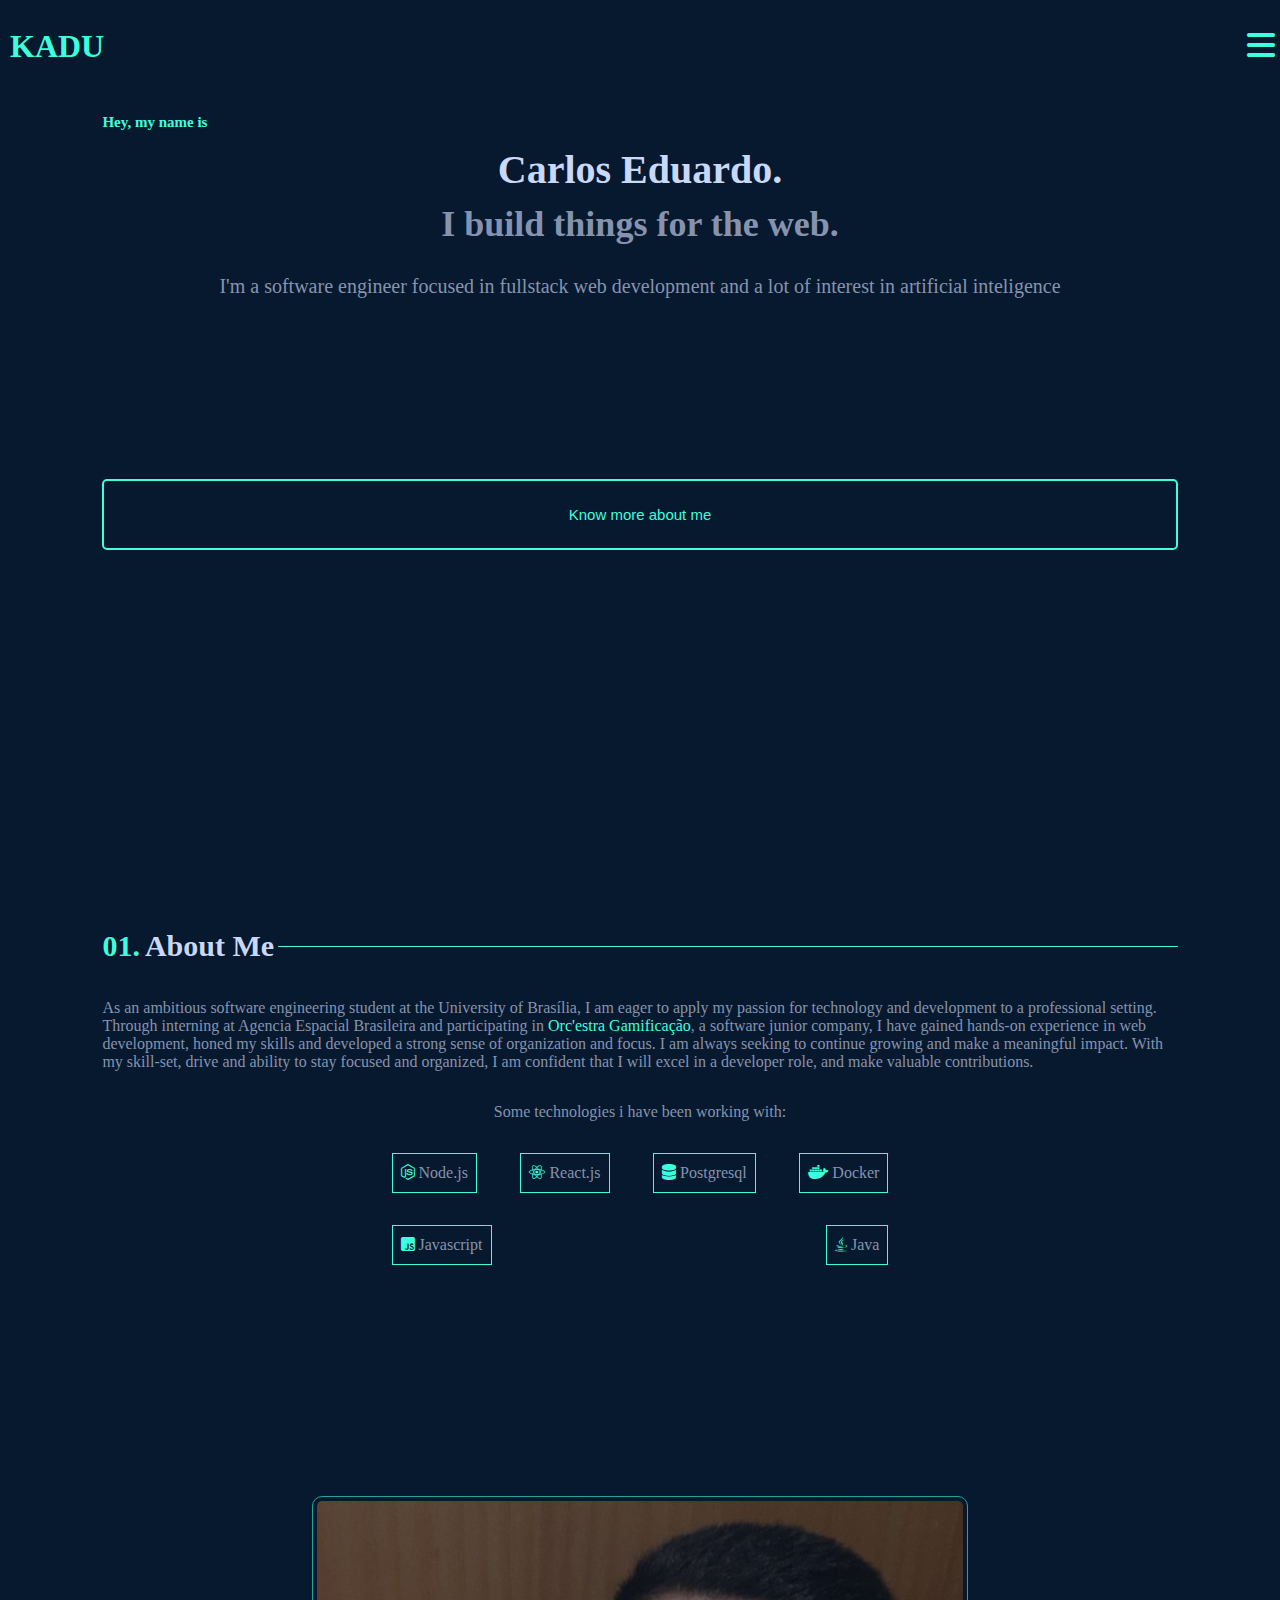
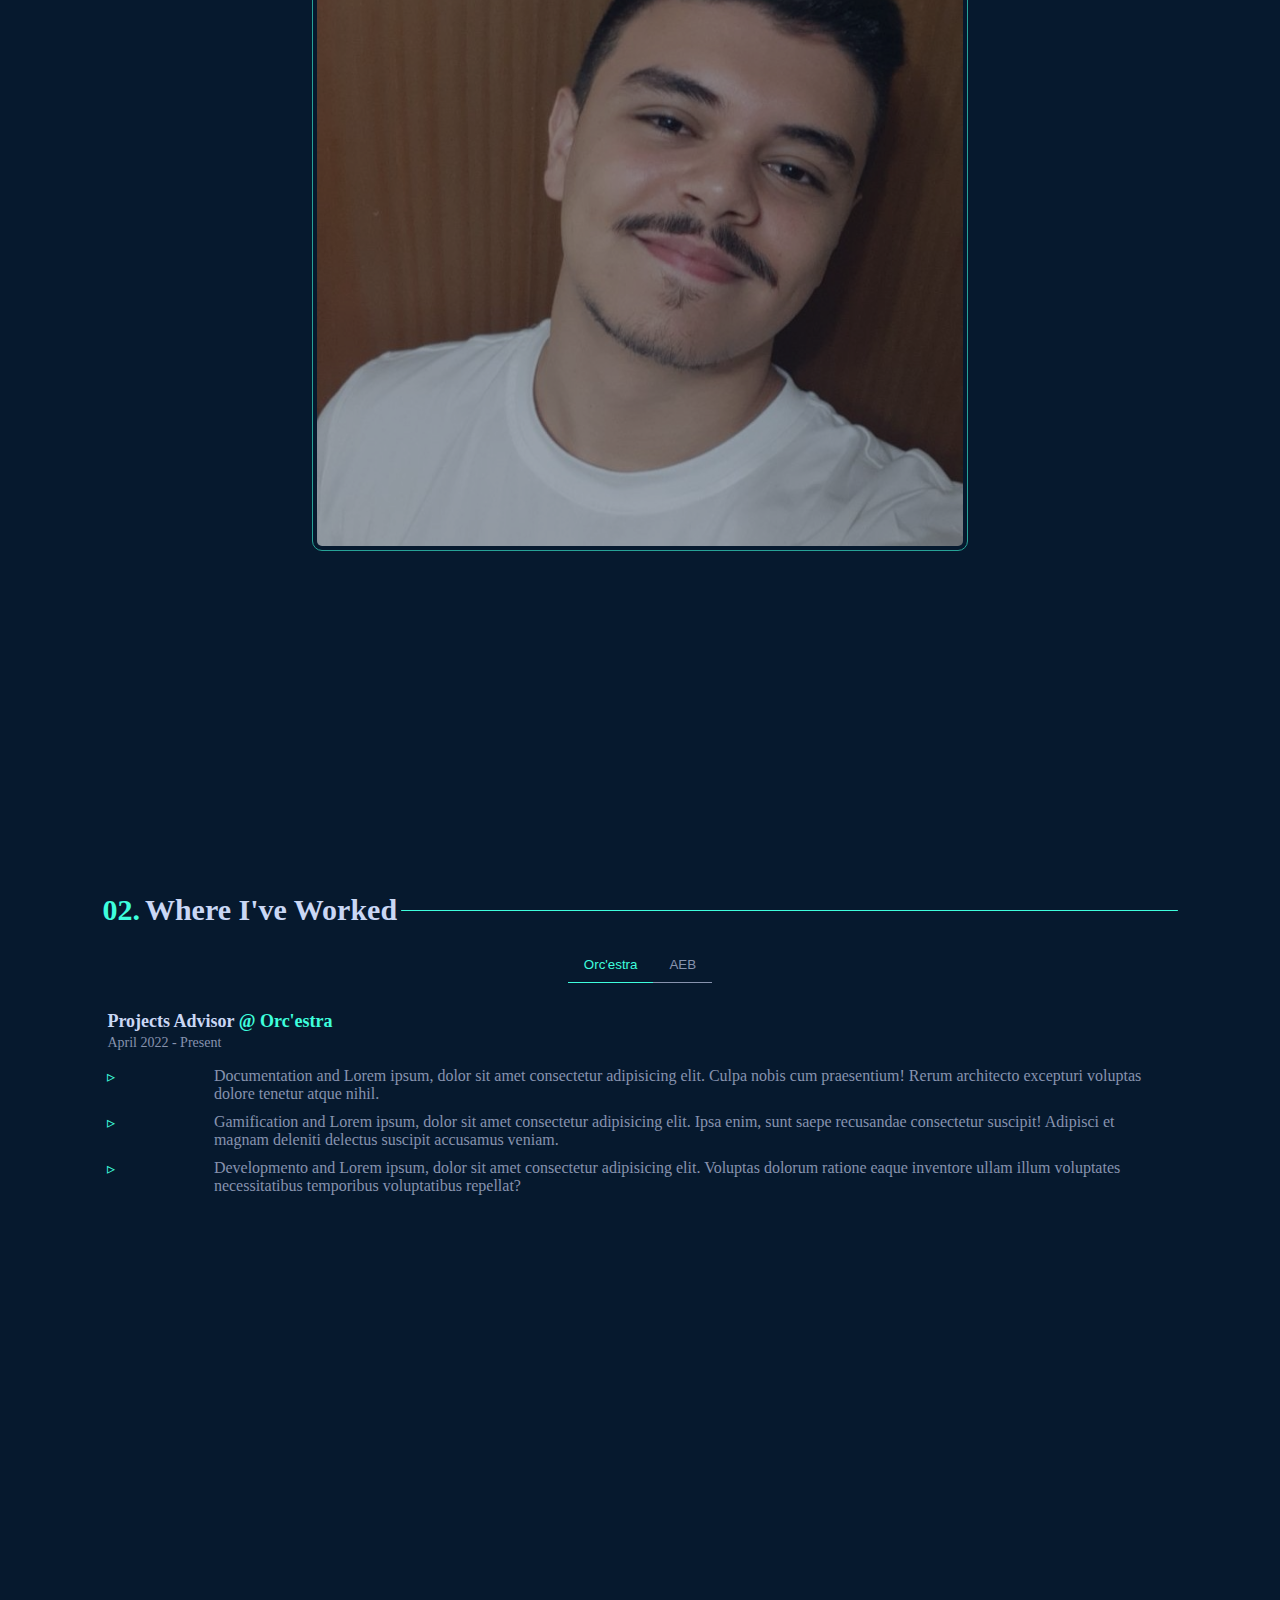
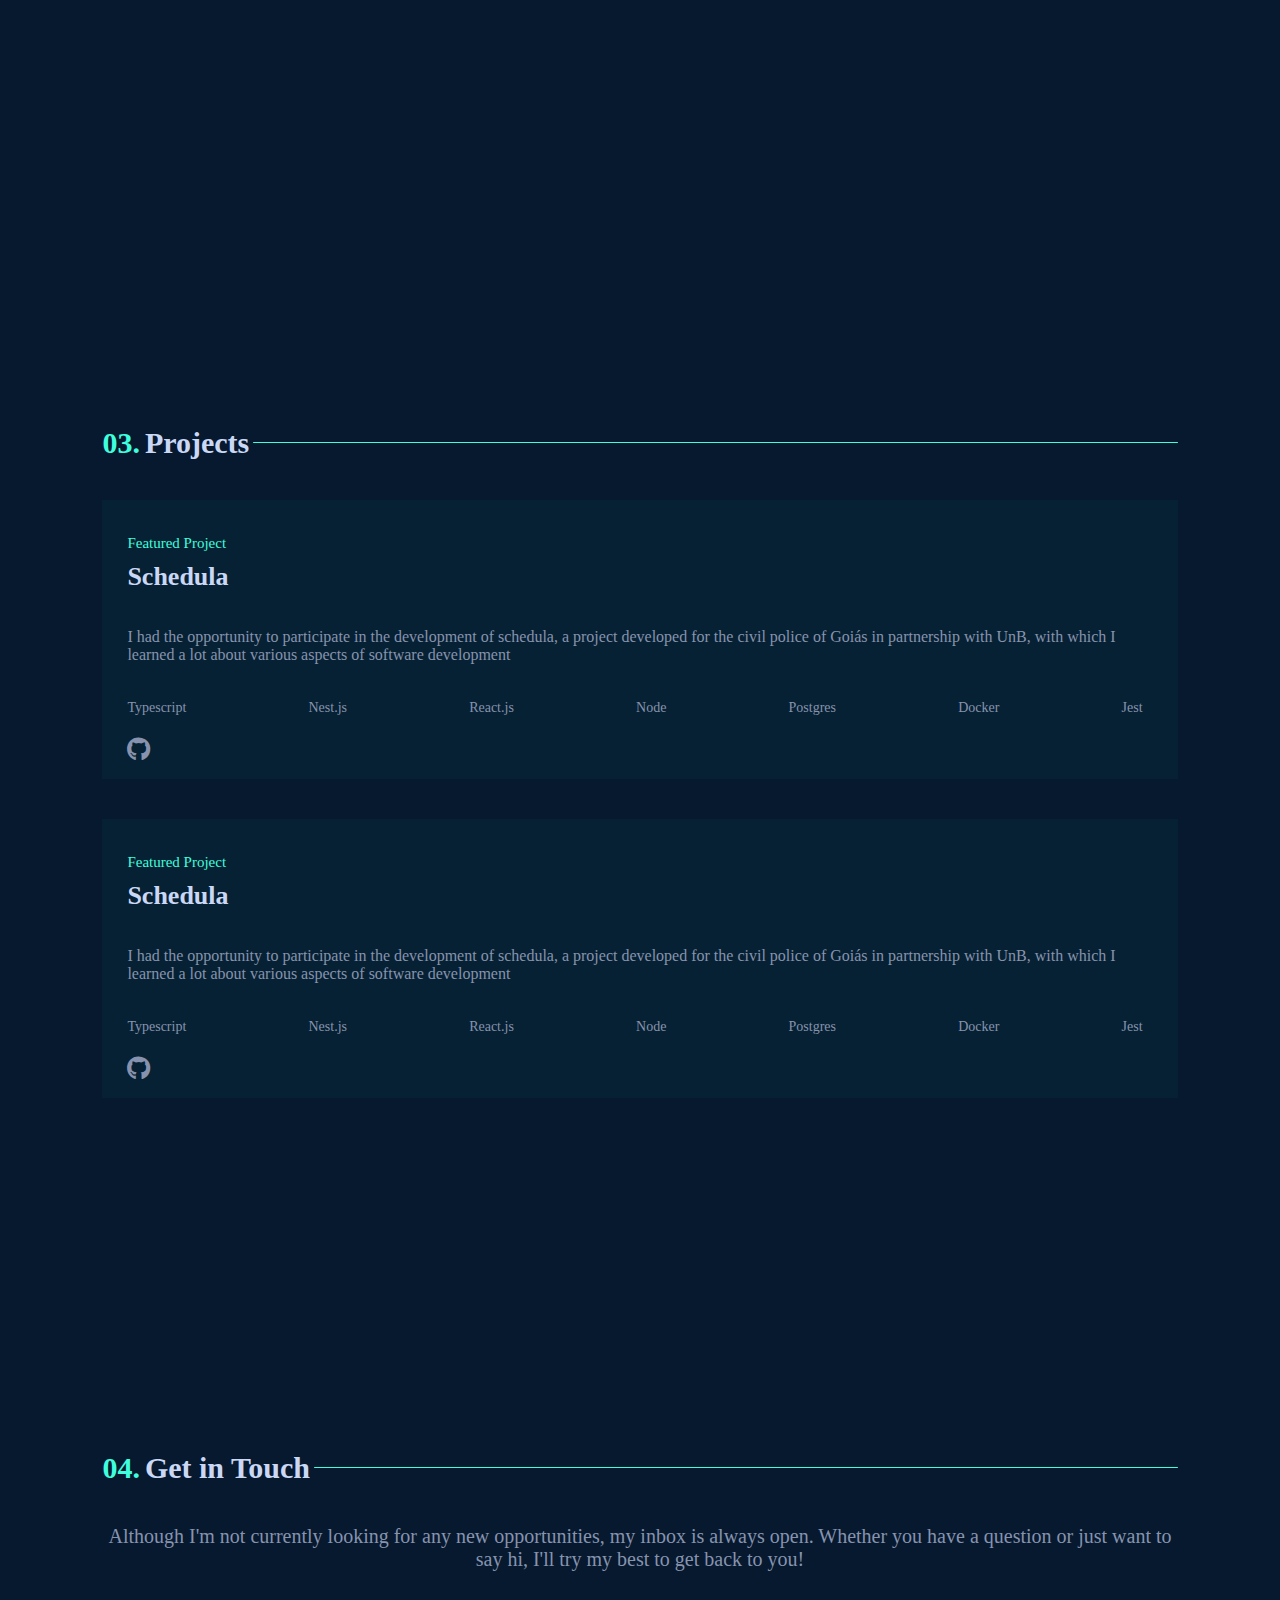
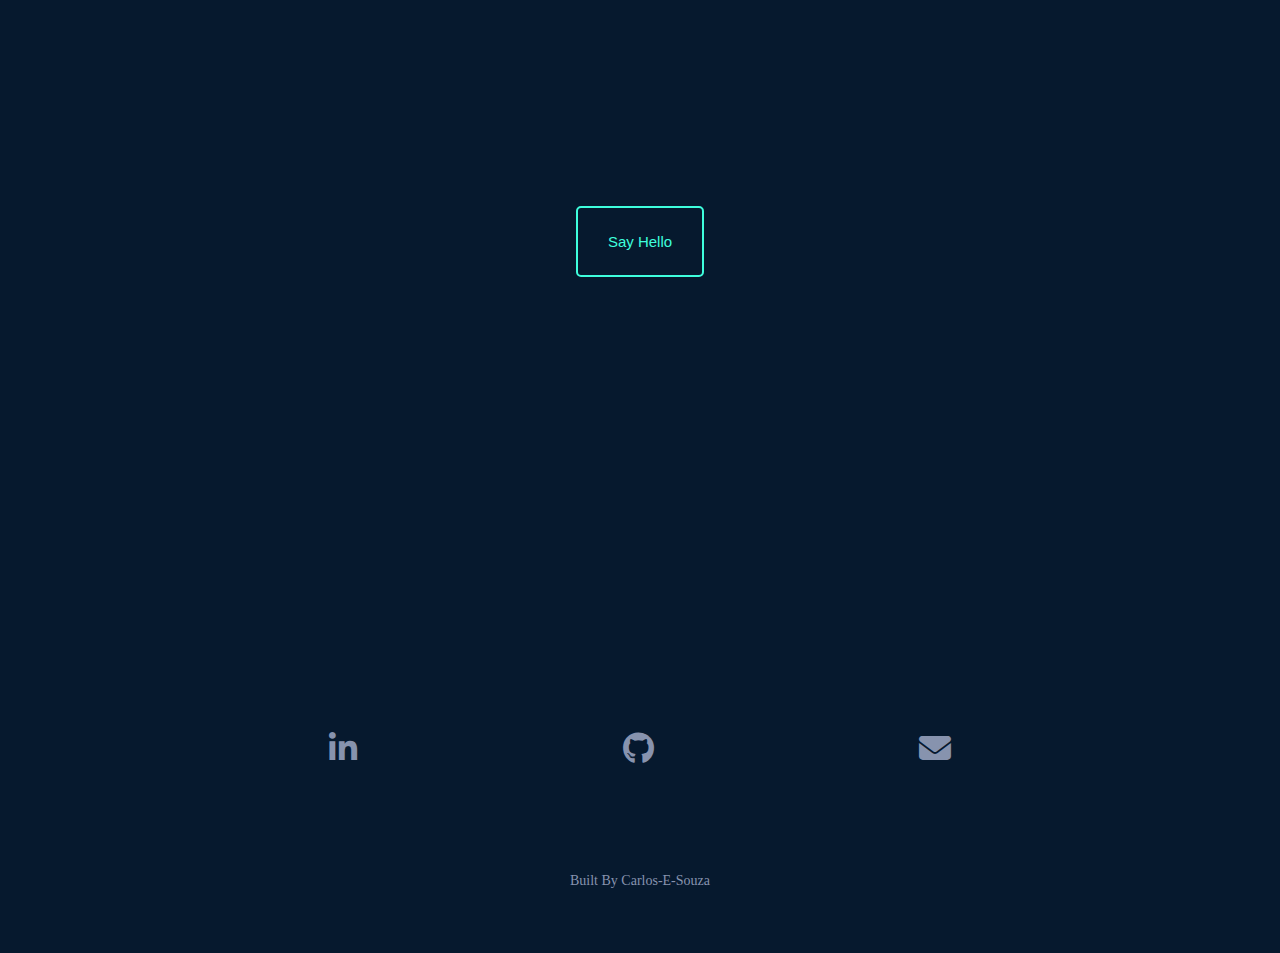
==== resume.html @ b7c342e6 "mobile layout ready" ====
<!DOCTYPE html>
<html lang="en">
    <head>
        <meta charset="UTF-8" />
        <meta http-equiv="X-UA-Compatible" content="IE=edge" />
        <meta name="viewport" content="width=device-width, initial-scale=1.0" />
        <title>Portfolio</title>
        <link
            rel="stylesheet"
            href="https://cdnjs.cloudflare.com/ajax/libs/font-awesome/6.3.0/css/all.min.css"
        />
        <link rel="stylesheet" href="resume.css" />
    </head>
    <body>
        <nav class="top-bar">
            <h1>KADU</h1>
            <span onclick="toggleMenu(this)" id="menu" class="menu-icon"><i class="fa-solid fa-bars fa-2xl"></i></span>
        </nav>
        <div class="background-modal" onclick="closeMenu()">
            <aside class="menu-modal">
                <span onclick="toggleMenu(this)" id="close" class="close-icon"><i class="fa-solid fa-xmark fa-2xl"></i></span>
                <nav class="menu-nav">
                    <a href="#about" onclick="closeMenu()" class="menu-nav-item"><span>01.</span>About Me</a>
                    <a href="#experiences" onclick="closeMenu()" class="menu-nav-item"><span>02.</span>Experience</a>
                    <a href="#projects" onclick="closeMenu()" class="menu-nav-item"><span>03.</span>Projects</a>
                    <a href="#contact" onclick="closeMenu()" class="menu-nav-item"><span>04.</span>Contact</a>
                    <a href="#diproj" onclick="toggleDiproj()" class="menu-nav-item"><span>05.</span>In memory</a>
                    <button class="btn btn-resume">Resume</button>
                </nav>
            </aside>
        </div>
        <div class="social-links-widget">
            <span class="link-box">
                <i class="fa-brands fa-linkedin-in"></i>
            </span>
            <span class="link-box">
                <i class="fa-brands fa-github"></i>
            </span>
            <span class="link-box">
                <i class="fa-solid fa-envelope"></i>
            </span>
        </div>
        <main class="container">
            <section class="home content">
                <h3 class="bf-name">Hey, my name is</h3>
                <h1 class="name">Carlos Eduardo.</h1>
                <h2 class="af-name">I build things for the web.</h2>
                <p class="home-desc">
                    I'm a software engineer focused in fullstack web development
                    and a lot of interest in artificial inteligence
                </p>
                <button class="btn btn-about">Know more about me</button>
            </section>
            <section id="about" class="about content">
                <header class="content-header">
                    <h1 class="header-title"><span>01.</span>About Me</h1>
                    <div class="hori-line"></div>
                </header>
                <p class="content-text">
                    As an ambitious software engineering student at the
                    University of Brasília, I am eager to apply my passion for
                    technology and development to a professional setting.
                    Through interning at Agencia Espacial Brasileira and
                    participating in
                    <a href="https://orcestra.com.br/" target="_blank"
                        >Orc'estra Gamificação</a
                    >, a software junior company, I have gained hands-on
                    experience in web development, honed my skills and developed
                    a strong sense of organization and focus. I am always
                    seeking to continue growing and make a meaningful impact.
                    With my skill-set, drive and ability to stay focused and
                    organized, I am confident that I will excel in a developer
                    role, and make valuable contributions.
                </p>
                <p class="content-text">
                    Some technologies i have been working with:
                </p>
                <div class="tec-list">
                    <span class="tec-list-item">
                        <i class="fa-brands fa-node-js"></i>
                        Node.js
                    </span>
                    <span class="tec-list-item">
                        <i class="fa-brands fa-react"></i>
                        React.js
                    </span>
                    <span class="tec-list-item">
                        <i class="fa-solid fa-database"></i>
                        Postgresql
                    </span>
                    <span class="tec-list-item">
                        <i class="fa-brands fa-docker"></i>
                        Docker
                    </span>
                    <span class="tec-list-item">
                        <i class="fa-brands fa-square-js"></i>
                        Javascript
                    </span>
                    <span class="tec-list-item">
                        <i class="fa-brands fa-java"></i>
                        Java
                    </span>
                </div>
                <img src="./assets/eu.jpeg" alt="" class="photo" />
            </section>
            <section id="experiences" class="experiences content">
                <header class="content-header">
                    <h1 class="header-title">
                        <span>02.</span>Where I've Worked
                    </h1>
                    <div class="hori-line"></div>
                </header>

                <div class="exp-content">
                    <div class="exp-list">
                        <button
                            id="exp-orc"
                            class="exp-list-item exp-list-item-active"
                            onclick="toggleExp(this)"
                        >
                            Orc'estra
                        </button>
                        <button
                            id="exp-aeb"
                            class="exp-list-item"
                            onclick="toggleExp(this)"
                        >
                            AEB
                        </button>
                    </div>
                    <div class="exp-desc">
                        <div id="exp-orc-desc" class="exp-desc-item">
                            <h3 class="exp-desc-item-title">
                                <span>Projects Advisor</span>
                                <a
                                    href="https://orcestra.com.br/"
                                    target="_blank"
                                    class="company"
                                >
                                    @ Orc'estra
                                </a>
                            </h3>
                            <p class="range">April 2022 - Present</p>
                            <div>
                                <ul class="job-desc-list">
                                    <li class="job-desc-item">
                                        Documentation and Lorem ipsum, dolor sit
                                        amet consectetur adipisicing elit. Culpa
                                        nobis cum praesentium! Rerum architecto
                                        excepturi voluptas dolore tenetur atque
                                        nihil.
                                    </li>
                                    <li class="job-desc-item">
                                        Gamification and Lorem ipsum, dolor sit
                                        amet consectetur adipisicing elit. Ipsa
                                        enim, sunt saepe recusandae consectetur
                                        suscipit! Adipisci et magnam deleniti
                                        delectus suscipit accusamus veniam.
                                    </li>
                                    <li class="job-desc-item">
                                        Developmento and Lorem ipsum, dolor sit
                                        amet consectetur adipisicing elit.
                                        Voluptas dolorum ratione eaque inventore
                                        ullam illum voluptates necessitatibus
                                        temporibus voluptatibus repellat?
                                    </li>
                                </ul>
                            </div>
                        </div>
                        <div id="exp-aeb-desc" class="exp-desc-item">
                            <h3 class="exp-desc-item-title">
                                <span>Dev Intern</span>
                                <a
                                    href="https://www.gov.br/aeb/pt-br"
                                    target="_blank"
                                    class="company"
                                >
                                    @ Agência Espacial Brasileira
                                </a>
                            </h3>
                            <p class="range">October 2022 - Present</p>
                            <div>
                                <ul class="job-desc-list">
                                    <li class="job-desc-item">
                                        Documentation and Lorem ipsum, dolor sit
                                        amet consectetur adipisicing elit. Culpa
                                        nobis cum praesentium! Rerum architecto
                                        excepturi voluptas dolore tenetur atque
                                        nihil.
                                    </li>
                                    <li class="job-desc-item">
                                        Gamification and Lorem ipsum, dolor sit
                                        amet consectetur adipisicing elit. Ipsa
                                        enim, sunt saepe recusandae consectetur
                                        suscipit! Adipisci et magnam deleniti
                                        delectus suscipit accusamus veniam.
                                    </li>
                                    <li class="job-desc-item">
                                        Developmento and Lorem ipsum, dolor sit
                                        amet consectetur adipisicing elit.
                                        Voluptas dolorum ratione eaque inventore
                                        ullam illum voluptates necessitatibus
                                        temporibus voluptatibus repellat?
                                    </li>
                                </ul>
                            </div>
                        </div>
                    </div>
                </div>
            </section>
            <section id="projects" class="projects content">
                <header class="content-header">
                    <h1 class="header-title"><span>03.</span>Projects</h1>
                    <div class="hori-line"></div>
                </header>
                <div class="projects-list">
                    <div class="project-item">
                        <p class="project-overline">Featured Project</p>
                        <h3 class="project-title">Schedula</h3>
                        <p class="project-desc">
                            I had the opportunity to participate in the
                            development of schedula, a project developed for the
                            civil police of Goiás in partnership with UnB, with
                            which I learned a lot about various aspects of
                            software development
                        </p>
                        <ul class="project-tecs">
                            <li>Typescript</li>
                            <li>Nest.js</li>
                            <li>React.js</li>
                            <li>Node</li>
                            <li>Postgres</li>
                            <li>Docker</li>
                            <li>Jest</li>
                        </ul>
                        <a
                            href="https://github.com/fga-eps-mds/2022-2-Schedula-Doc"
                            target="_blank"
                            class="project-link"
                        >
                            <i class="fa-brands fa-github fa-xl"></i>
                        </a>
                    </div>
                    <div class="project-item">
                        <p class="project-overline">Featured Project</p>
                        <h3 class="project-title">Schedula</h3>
                        <p class="project-desc">
                            I had the opportunity to participate in the
                            development of schedula, a project developed for the
                            civil police of Goiás in partnership with UnB, with
                            which I learned a lot about various aspects of
                            software development
                        </p>
                        <ul class="project-tecs">
                            <li>Typescript</li>
                            <li>Nest.js</li>
                            <li>React.js</li>
                            <li>Node</li>
                            <li>Postgres</li>
                            <li>Docker</li>
                            <li>Jest</li>
                        </ul>
                        <a
                            href="https://github.com/fga-eps-mds/2022-2-Schedula-Doc"
                            target="_blank"
                            class="project-link"
                        >
                            <i class="fa-brands fa-github fa-xl"></i>
                        </a>
                    </div>
                </div>
            </section>
            <section id="contact" class="contact content">
                <header class="content-header">
                    <h1 class="header-title"><span>04.</span>Get in Touch</h1>
                    <div class="hori-line"></div>
                </header>
                <div class="contact-desc">
                    <p>Although I'm not currently looking for any new opportunities, 
                        my inbox is always open. Whether you have a question or just want to say hi, 
                        I'll try my best to get back to you!</p>
                    <button class="btn btn-email">Say Hello</button>
                </div>
            </section>
        </main>
        <footer class="footer">
            <div class="social-links">
                <span class="link-box">
                    <a href="https://www.linkedin.com/in/carlos-e-souza2653/" target="_blank"><i class="fa-brands fa-linkedin-in fa-2xl"></i></a>
                </span>
                <span class="link-box">
                    <a href="https://github.com/Carlos-E-Souza" target="_blank"><i class="fa-brands fa-github fa-2xl"></i></a>
                </span>
                <span class="link-box">
                    <a href="carlos.e.souza2653@gmail.com" target="_blank"><i class="fa-solid fa-envelope fa-2xl"></i></a></i>
                </span>
            </div>
            <div class="footer-msg">
                Built By Carlos-E-Souza
            </div>
        </footer>
        <div id="diproj">
            <h2>In memory of diproj 2022...</h2>
            <img src="./assets/diproj.jpg" class="diproj-photo" alt="">
        </div>
        <script src="./resume.js"></script>
    </body>
</html>
---- resume.css ----
body {
    margin: 0;
    width: 100%;
    background: #06192e;
}

body::-webkit-scrollbar {
    width: 10px;
}

body::-webkit-scrollbar-track {
    background: #06192e;
}

body::-webkit-scrollbar-thumb {
    background-color: #8793ae;
    border: 3px solid #06192e;
    border-radius: 10px;
}

.top-bar {
    width: 100%;
    height: 8vh;
    position: fixed;
    background: #06192e;
    backdrop-filter: blur(10px);
    display: flex;
    align-items: center;
    justify-content: space-between;
    padding: 10px;
    top: 0;
    color: #3efedd;
    z-index: 10;
}

.top-bar h1 {
    font-size: 2rem;
}

.menu-icon {
    margin-right: 15px;
    cursor: pointer;
}

.background-modal {
    display: none;
    background: #11224073;
    width: 100vw;
    height: 100vh;
    position: fixed;
    top: 0;
    right: 0;
    z-index: 20;
}

.menu-modal {
    position: absolute;
    top: 0;
    right: 0;
    background: #06192e;
    width: 65%;
    height: 100vh;
    display: flex;
    flex-direction: column;
    align-items: flex-end;
    padding: 10% 5%;
}

.close-icon {
    color: #8793ae;
}

.close-icon:hover {
    color: #3efedd;
}

.menu-nav {
    width: -webkit-fill-available;
    display: flex;
    flex-direction: column;
    align-items: center;
    justify-content: center;
    margin-top: 20%;
}

.menu-nav-item {
    padding: 10px 16px;
    color: #8793ae;
    cursor: pointer;
    margin: 10% 0;
    text-decoration: none;
}

.menu-nav-item:hover {
    color: #3efedd;
}

.menu-nav-item span {
    color: #3efedd;
}

.btn-resume {
    margin-top: 40%;
}

.social-links-widget {
    display: none;
}

.container {
    height: auto;
    margin-top: 11vh;
    padding: 0 8%;
}

.experiences,
.projects {
    margin-top: 30%;
}

.content {
    display: flex;
    flex-direction: column;
    align-items: center;
    justify-content: flex-start;
    min-height: 90vh;
    height: auto;
}

.bf-name {
    color: #3efedd;
    font-size: 15px;
    width: 100%;
}

.name {
    color: #cad7f5;
    font-size: 40px;
    margin: 0;
}

.af-name {
    color: #8793ae;
    font-size: 36px;
    margin: 10px 0;
}

.home-desc {
    color: #8793ae;
    font-size: 20px;
}

.btn {
    background-color: #06192e;
    color: #3efedd;
    padding: 25px 30px;
    font-size: 15px;
    border: 2px solid #3efedd;
    border-radius: 5px;
    cursor: pointer;
}

.btn-about {
    width: 100%;
    margin-top: 15%;
}

.btn:hover {
    background-color: rgba(100, 255, 218, 0.1);
}

.content-header {
    width: -webkit-fill-available;
    display: flex;
    font-size: 15px;
    align-items: center;
}

.header-title {
    color: #cad7f5;
    white-space: nowrap;
}

.header-title span {
    color: #3efedd;
    margin-right: 5px;
}

.content-text {
    color: #8793ae;
    font-size: 16px;
}

.content-text a {
    color: #3efedd;
    text-decoration: none;
}

.hori-line {
    height: 1px;
    width: -webkit-fill-available;
    margin-left: 4px;
    background: #3efedd;
    color: #3efedd;
    border-radius: 30px;
}

.tec-list {
    display: flex;
    flex-flow: wrap;
    align-items: flex-start;
    justify-content: space-between;
}

.tec-list-item {
    padding: 10px 8px;
    background: #06192e;
    border: 1px solid #3efedd;
    color: #8793ae;
    margin: 3%;
    cursor: default;
}

.tec-list-item i {
    color: #3efedd;
}

.photo {
    margin-top: 20%;
    width: 60%;
    height: auto;
    opacity: 0.6;
    border: 1px solid #3efedd;
    padding: 4px;
    border-radius: 10px;
}

.photo:hover {
    opacity: 1;
}

.exp-content {
    display: flex;
    flex-direction: column;
    align-items: center;
}

.exp-list {
    display: flex;
    overflow-x: auto;
}

.exp-list-item,
.exp-list-item-active {
    padding: 10px 16px;
    background: #06192e;
    color: #8793ae;
    border: 0;
    border-bottom: 1px solid #8793ae;
}

.exp-list-item:hover,
.exp-list-item-active:hover {
    background-color: rgba(100, 255, 218, 0.1);
    color: #3efedd;
}

.exp-list-item-active {
    color: #3efedd;
    border-bottom: 1px solid #3efedd;
}

.exp-desc {
    width: -webkit-fill-available;
}

.exp-desc-item {
    display: none;
    flex-direction: column;
    align-items: flex-start;
    justify-content: flex-start;
    padding: 10px 5px;
}

.exp-desc-item-title {
    margin-bottom: 2px;
    font-size: 18px;
    color: #cad7f5;
}

.company {
    color: #3efedd;
    text-decoration: none;
    transition: linear 0.5s;
}

.company::after {
    content: "";
    display: block;
    width: 0px;
    height: 1px;
    position: relative;
    bottom: 0;
    background-color: #3efedd;
    transition: linear 0.5s;
    opacity: 0.5;
}

.company:hover::after {
    width: 100%;
}

.range {
    color: #8793ae;
    font-size: 14px;
    margin: 0;
}

.job-desc-list {
    list-style: none;
    padding: 0;
}

.job-desc-item {
    position: relative;
    color: #8793ae;
    padding-left: 10%;
    margin-bottom: 10px;
}

.job-desc-item::before {
    content: "▹";
    position: absolute;
    left: 0px;
    color: #3efedd;
}

.projects-list {
    display: flex;
    flex-direction: column;
    align-items: center;
    justify-content: space-between;
    width: -webkit-fill-available;
}

.project-item {
    background: #062133;
    padding: 25px 25px 20px;
    display: flex;
    flex-direction: column;
    justify-content: flex-start;
    align-items: flex-start;
    margin: 20px 0;
}

.project-overline {
    color: #3efedd;
    margin: 10px 0;
    font-size: 15px;
}

.project-title {
    color: #cad7f5;
    font-size: 26px;
    margin: 0;
}

.project-desc {
    color: #8793ae;
    font-size: 16px;
    padding: 20px 0;
}

.project-tecs {
    list-style: none;
    display: flex;
    flex-flow: wrap;
    align-items: center;
    justify-content: space-between;
    width: -webkit-fill-available;
    margin: 0 0 20px;
    padding: 0;
}

.project-tecs li {
    font-size: 14px;
    color: #8793ae;
    margin: 0 10px 5px 0;
}

.project-link {
    color: #8793ae;
}

.project-link:hover {
    color: #3efedd;
}

.contact {
    padding: 20% 0;
    min-height: 70vh;
}

.btn-email {
    width: auto;
    margin-top: 20%;
    align-self: center;
    justify-self: center;
}

.footer {
    display: flex;
    flex-direction: column;
    align-items: center;
    justify-content: center;
    padding: 5%;
}

.contact-desc {
    color: #8793ae;
    font-size: 20px;
    text-align: center;
}

.social-links {
    display: flex;
    flex-flow: wrap;
    align-items: center;
    justify-content: space-evenly;
    width: -webkit-fill-available;
    margin-bottom: 10%;
}

.link-box a {
    margin: 20px 0;
    color: #8793ae;
}

.link-box a:hover {
    color: #3efedd;
}

.footer-msg {
    font-size: 14px;
    color: #8793ae;
}

#diproj {
    width: -webkit-fill-available;
    display: none;
    align-items: center;
    justify-content: center;
}

#diproj h2 {
    color: #cad7f5;
    font-size: 20px;
}

.diproj-photo {
    width: -webkit-fill-available;
}

@media screen and (min-width: 400px) {
    .social-links {
        color: #3efedd;
    }
}
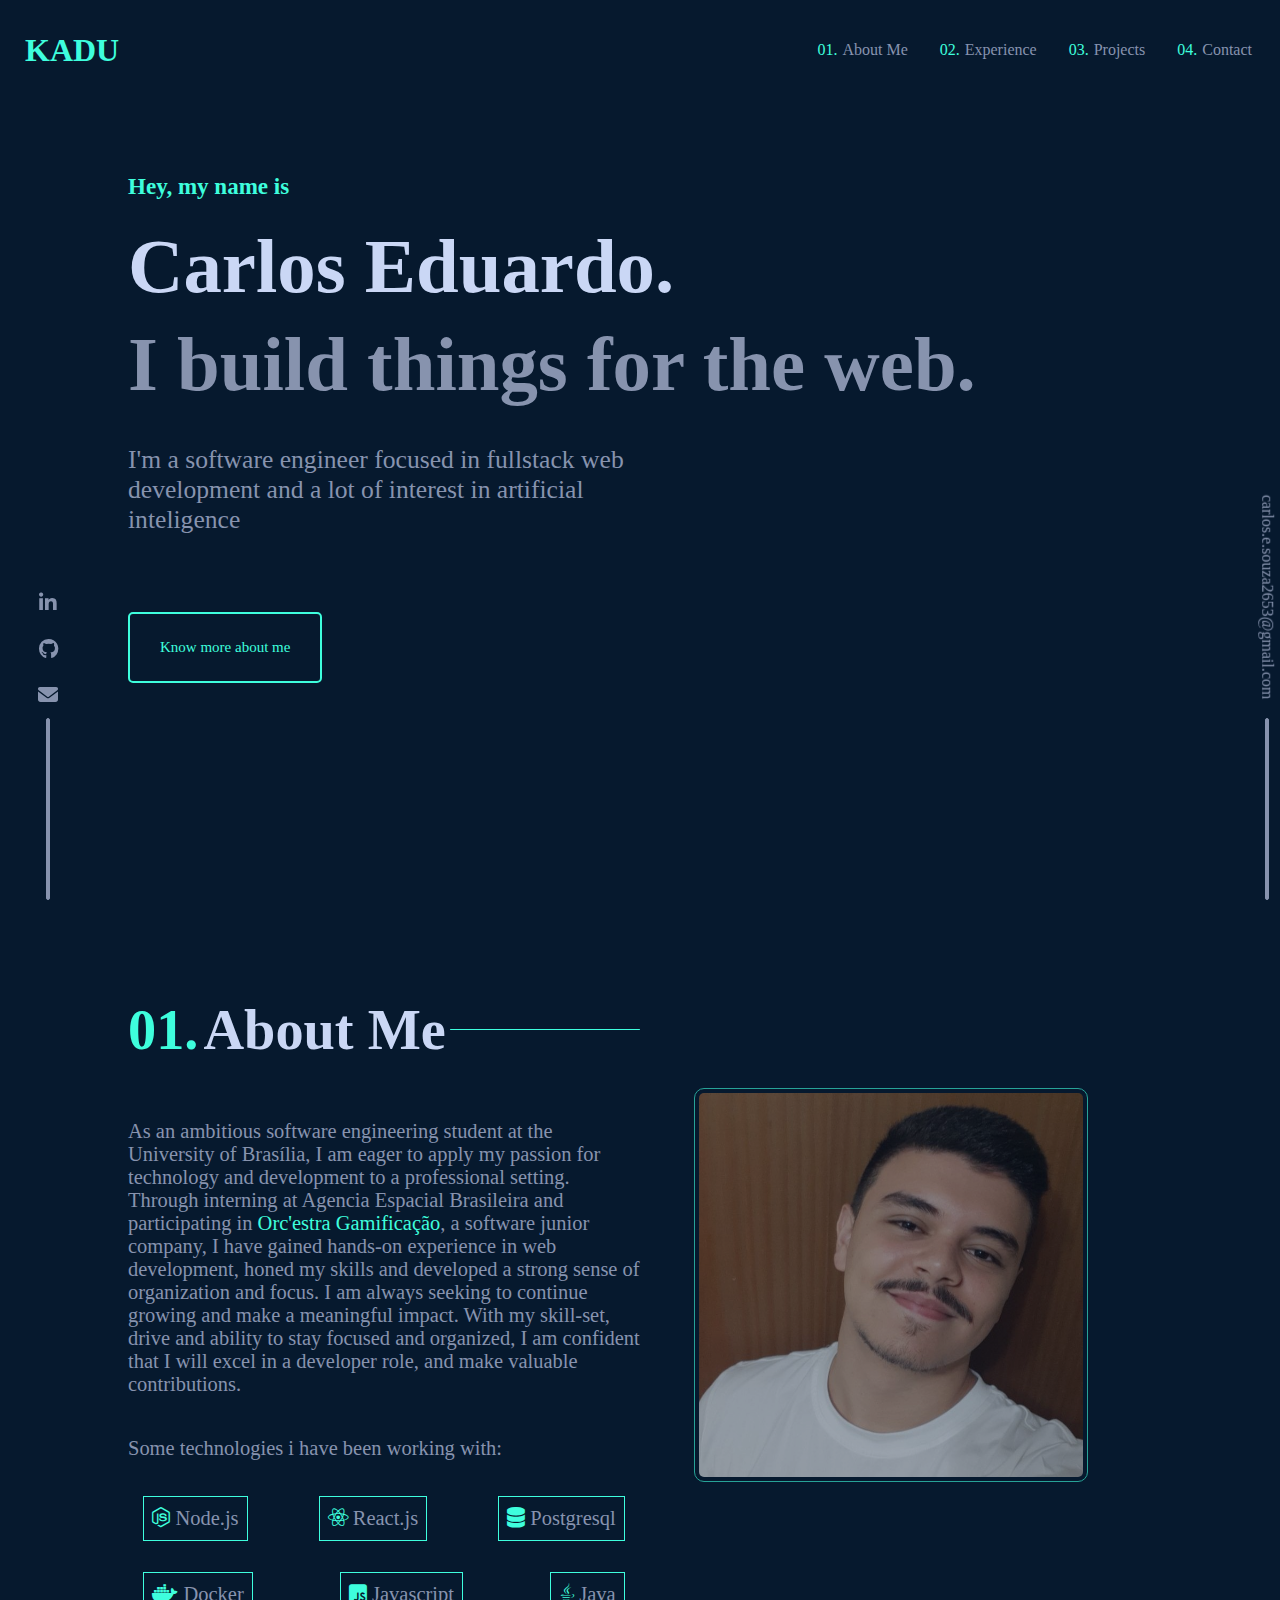
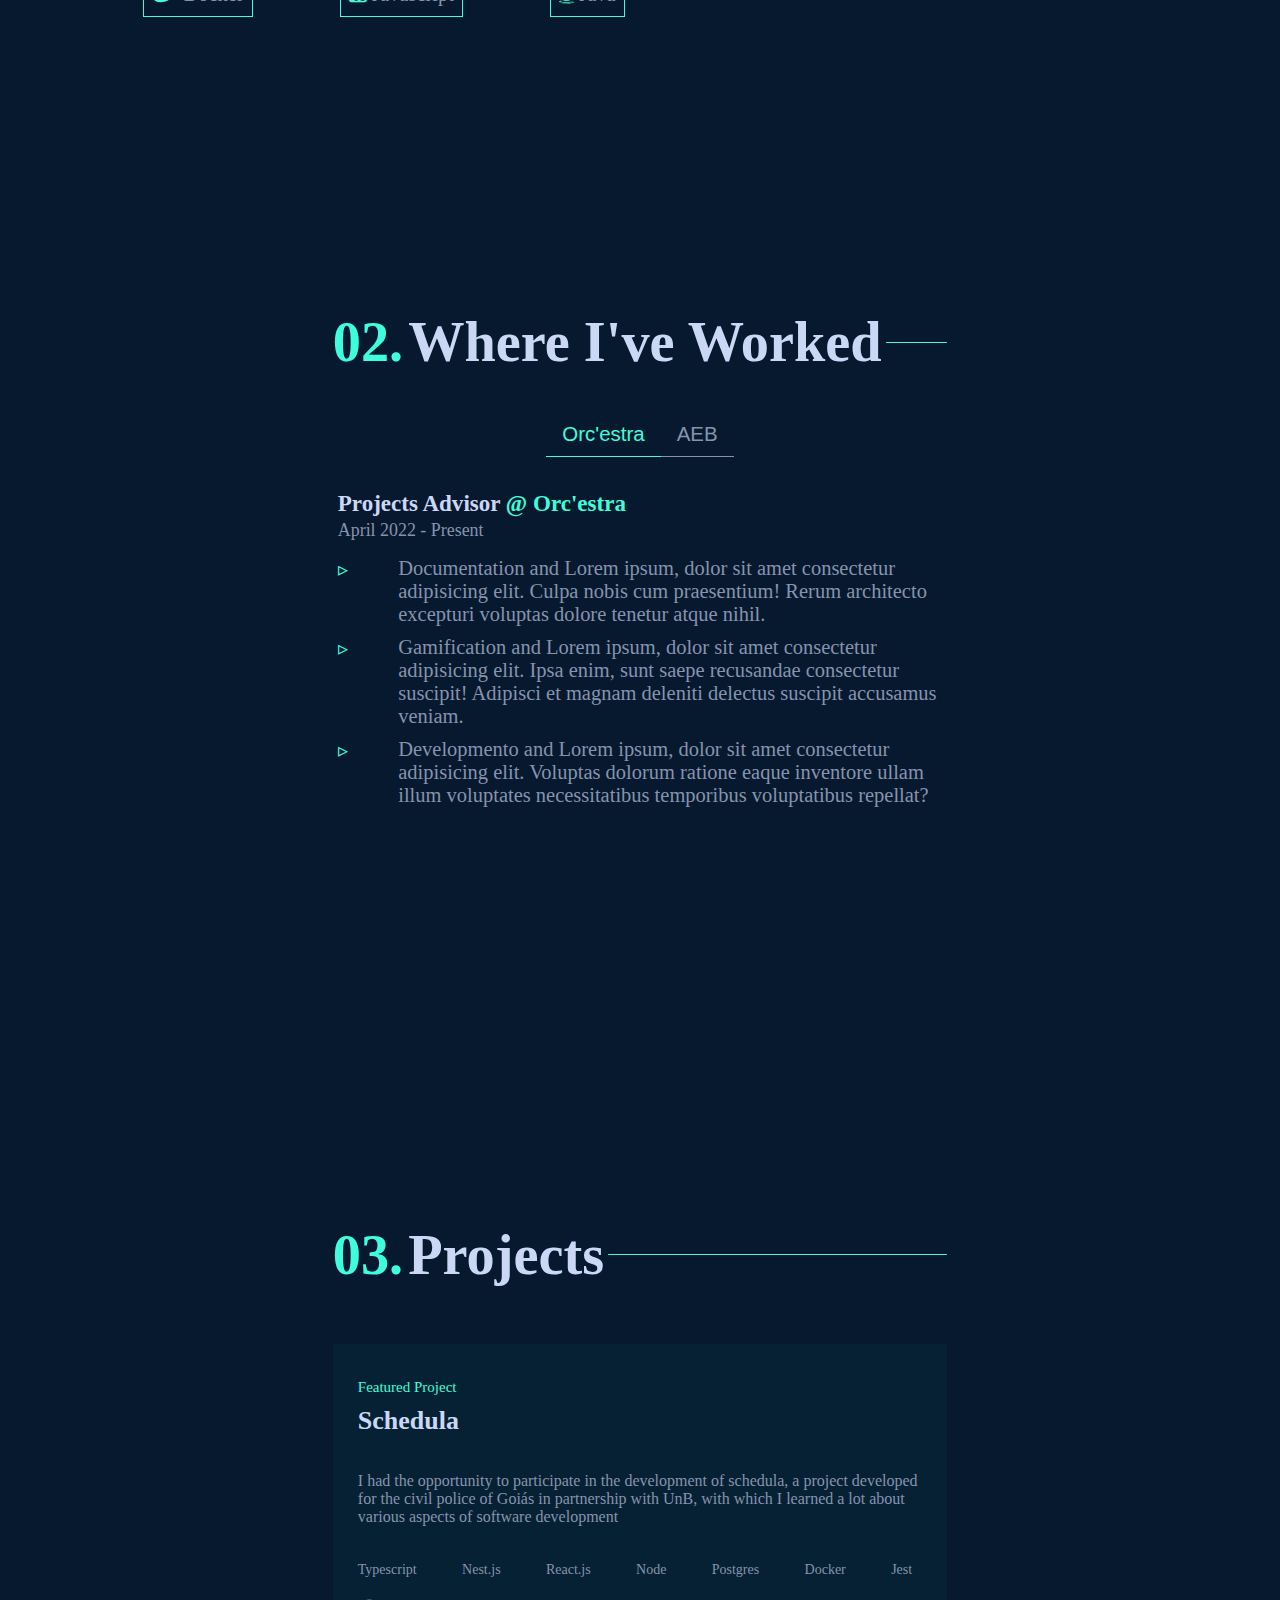
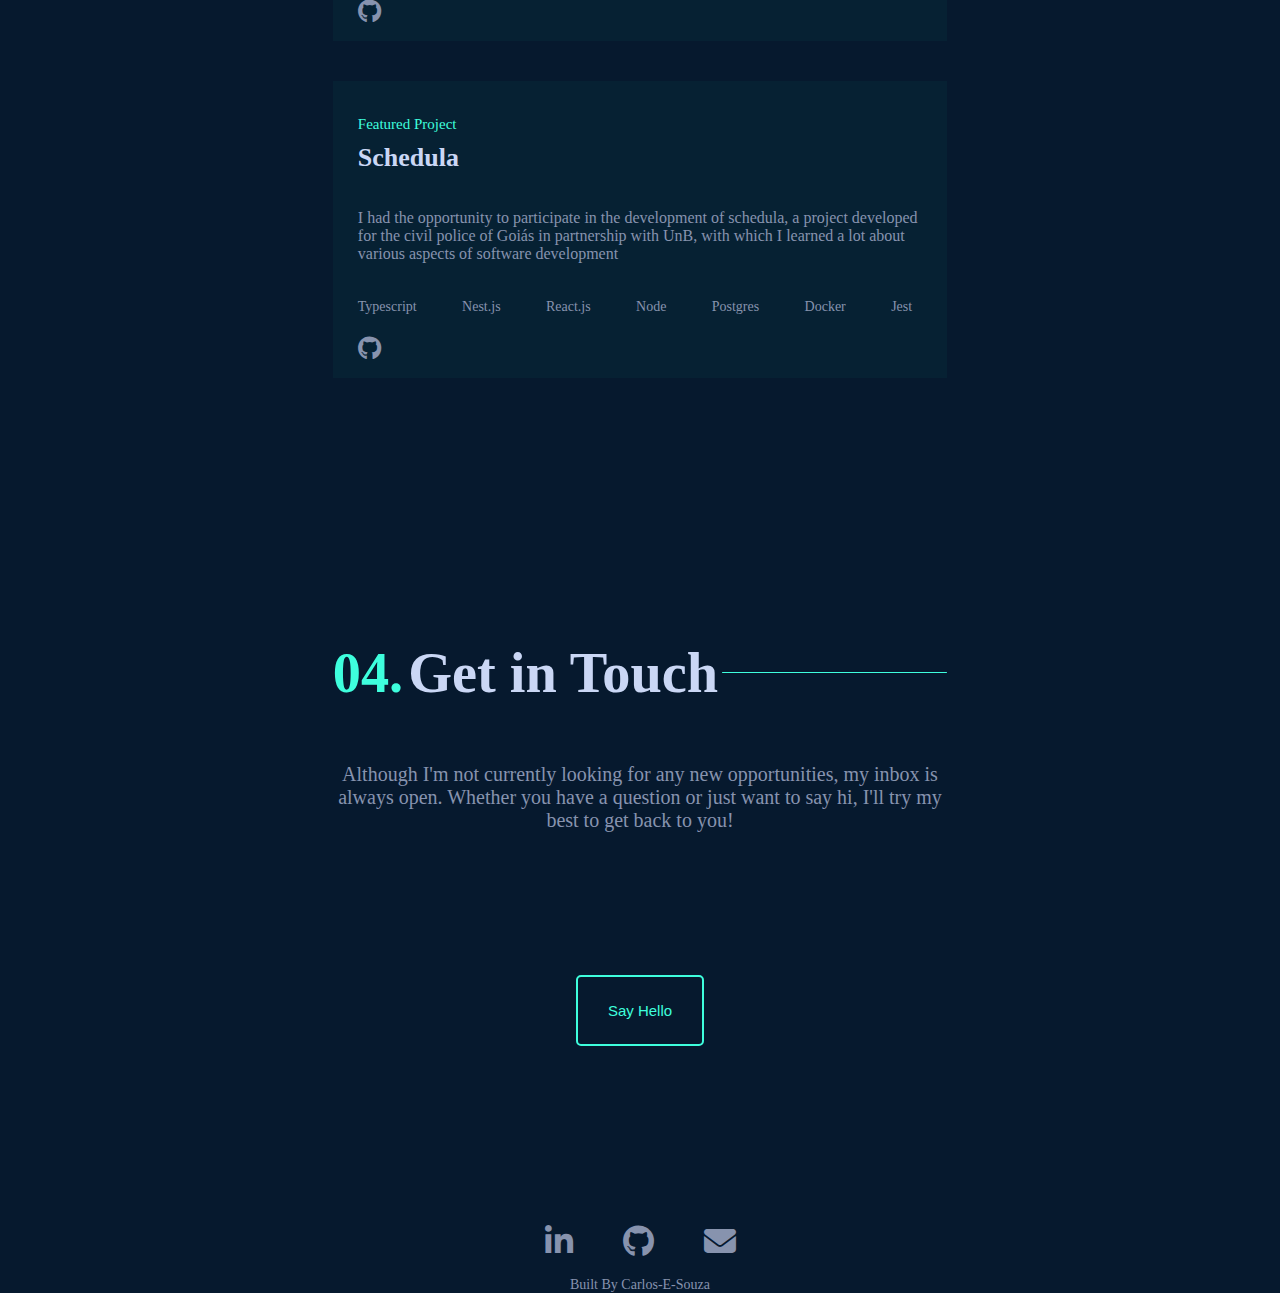
==== commit 31f88d35: "add desktop responsive" ====
--- a/resume.html
+++ b/resume.html
@@ -14,6 +14,12 @@
     <body>
         <nav class="top-bar">
             <h1>KADU</h1>
+            <div class="nav-menu">
+                <a href="#about" class="menu-nav-item"><span>01.</span>About Me</a>
+                <a href="#experiences" class="menu-nav-item"><span>02.</span>Experience</a>
+                <a href="#projects" class="menu-nav-item"><span>03.</span>Projects</a>
+                <a href="#contact" class="menu-nav-item"><span>04.</span>Contact</a>
+            </div>
             <span onclick="toggleMenu(this)" id="menu" class="menu-icon"><i class="fa-solid fa-bars fa-2xl"></i></span>
         </nav>
         <div class="background-modal" onclick="closeMenu()">
@@ -24,21 +30,25 @@
                     <a href="#experiences" onclick="closeMenu()" class="menu-nav-item"><span>02.</span>Experience</a>
                     <a href="#projects" onclick="closeMenu()" class="menu-nav-item"><span>03.</span>Projects</a>
                     <a href="#contact" onclick="closeMenu()" class="menu-nav-item"><span>04.</span>Contact</a>
-                    <a href="#diproj" onclick="toggleDiproj()" class="menu-nav-item"><span>05.</span>In memory</a>
                     <button class="btn btn-resume">Resume</button>
                 </nav>
             </aside>
         </div>
         <div class="social-links-widget">
-            <span class="link-box">
-                <i class="fa-brands fa-linkedin-in"></i>
-            </span>
-            <span class="link-box">
-                <i class="fa-brands fa-github"></i>
-            </span>
-            <span class="link-box">
-                <i class="fa-solid fa-envelope"></i>
-            </span>
+            <a href="https://www.linkedin.com/in/carlos-e-souza2653/" class="link-box">
+                <i class="fa-brands fa-linkedin-in fa-lg"></i>
+            </a>
+            <a href="https://www.linkedin.com/in/carlos-e-souza2653/" class="link-box">
+                <i class="fa-brands fa-github fa-lg"></i>
+            </a>
+            <a href="https://www.linkedin.com/in/carlos-e-souza2653/" class="link-box">
+                <i class="fa-solid fa-envelope fa-lg"></i>
+            </a>
+            <span class="line"></span>
+        </div>
+        <div class="email-widget">
+            <a href="mailto:carlos.e.souza2653@gmail.com" class="email-link">carlos.e.souza2653@gmail.com</a>
+            <span class="line"></span>
         </div>
         <main class="container">
             <section class="home content">
@@ -49,7 +59,7 @@
                     I'm a software engineer focused in fullstack web development
                     and a lot of interest in artificial inteligence
                 </p>
-                <button class="btn btn-about">Know more about me</button>
+                <a href="https://www.linkedin.com/in/carlos-e-souza2653/" target="_blank" class="btn btn-about">Know more about me</a>
             </section>
             <section id="about" class="about content">
                 <header class="content-header">
@@ -101,7 +111,7 @@
                         Java
                     </span>
                 </div>
-                <img src="./assets/eu.jpeg" alt="" class="photo" />
+                <img src="./public/eu.jpeg" alt="" class="photo" />
             </section>
             <section id="experiences" class="experiences content">
                 <header class="content-header">
@@ -285,13 +295,13 @@
         </main>
         <footer class="footer">
             <div class="social-links">
-                <span class="link-box">
+                <span>
                     <a href="https://www.linkedin.com/in/carlos-e-souza2653/" target="_blank"><i class="fa-brands fa-linkedin-in fa-2xl"></i></a>
                 </span>
-                <span class="link-box">
+                <span>
                     <a href="https://github.com/Carlos-E-Souza" target="_blank"><i class="fa-brands fa-github fa-2xl"></i></a>
                 </span>
-                <span class="link-box">
+                <span>
                     <a href="carlos.e.souza2653@gmail.com" target="_blank"><i class="fa-solid fa-envelope fa-2xl"></i></a></i>
                 </span>
             </div>
@@ -299,10 +309,6 @@
                 Built By Carlos-E-Souza
             </div>
         </footer>
-        <div id="diproj">
-            <h2>In memory of diproj 2022...</h2>
-            <img src="./assets/diproj.jpg" class="diproj-photo" alt="">
-        </div>
         <script src="./resume.js"></script>
     </body>
 </html>
--- a/resume.css
+++ b/resume.css
@@ -19,7 +19,7 @@
 }
 
 .top-bar {
-    width: 100%;
+    width: -webkit-fill-available;
     height: 8vh;
     position: fixed;
     background: #06192e;
@@ -74,6 +74,10 @@
     color: #3efedd;
 }
 
+.nav-menu {
+    display: none;
+}
+
 .menu-nav {
     width: -webkit-fill-available;
     display: flex;
@@ -121,7 +125,7 @@
 .content {
     display: flex;
     flex-direction: column;
-    align-items: center;
+    align-items: flex-start;
     justify-content: flex-start;
     min-height: 90vh;
     height: auto;
@@ -129,25 +133,25 @@
 
 .bf-name {
     color: #3efedd;
-    font-size: 15px;
+    font-size: 2.5vmax;
     width: 100%;
 }
 
 .name {
     color: #cad7f5;
-    font-size: 40px;
+    font-size: 6vmax;
     margin: 0;
 }
 
 .af-name {
     color: #8793ae;
-    font-size: 36px;
+    font-size: 6vmax;
     margin: 10px 0;
 }
 
 .home-desc {
     color: #8793ae;
-    font-size: 20px;
+    font-size: 3vmax;
 }
 
 .btn {
@@ -160,9 +164,14 @@
     cursor: pointer;
 }
 
+.about {
+    align-items: center;
+}
+
 .btn-about {
-    width: 100%;
+    width: -webkit-fill-available;
     margin-top: 15%;
+    text-decoration: none;
 }
 
 .btn:hover {
@@ -172,7 +181,7 @@
 .content-header {
     width: -webkit-fill-available;
     display: flex;
-    font-size: 15px;
+    font-size: 2.2vmax;
     align-items: center;
 }
 
@@ -188,7 +197,7 @@
 
 .content-text {
     color: #8793ae;
-    font-size: 16px;
+    font-size: 2vmax;
 }
 
 .content-text a {
@@ -219,6 +228,7 @@
     color: #8793ae;
     margin: 3%;
     cursor: default;
+    font-size: 1.6vmax;
 }
 
 .tec-list-item i {
@@ -257,6 +267,7 @@
     color: #8793ae;
     border: 0;
     border-bottom: 1px solid #8793ae;
+    font-size: 1.5vmax;
 }
 
 .exp-list-item:hover,
@@ -284,7 +295,7 @@
 
 .exp-desc-item-title {
     margin-bottom: 2px;
-    font-size: 18px;
+    font-size: 2.5vmax;
     color: #cad7f5;
 }
 
@@ -312,7 +323,7 @@
 
 .range {
     color: #8793ae;
-    font-size: 14px;
+    font-size: 1.4vmax;
     margin: 0;
 }
 
@@ -326,6 +337,7 @@
     color: #8793ae;
     padding-left: 10%;
     margin-bottom: 10px;
+    font-size: 2.2vmax;
 }
 
 .job-desc-item::before {
@@ -397,7 +409,7 @@
 }
 
 .contact {
-    padding: 20% 0;
+    padding: 20% 0 0;
     min-height: 70vh;
 }
 
@@ -445,24 +457,162 @@
     color: #8793ae;
 }
 
-#diproj {
-    width: -webkit-fill-available;
-    display: none;
-    align-items: center;
-    justify-content: center;
-}
-
-#diproj h2 {
-    color: #cad7f5;
-    font-size: 20px;
-}
-
-.diproj-photo {
-    width: -webkit-fill-available;
-}
-
-@media screen and (min-width: 400px) {
+.social-links span a {
+    color: #8793ae;
+}
+
+@media screen and (min-width: 600px) {
+    .container {
+        display: flex;
+        flex-direction: column;
+        padding: 0 10%;
+    }
+
+    .menu-icon {
+        display: none;
+    }
+
+    .top-bar {
+        padding: 14px 12px 12px 25px;
+    }
+
+    .nav-menu {
+        display: flex;
+        width: max-content;
+        flex-direction: row;
+        justify-content: space-around;
+        margin: 0;
+    }
+
+    .menu-nav-item {
+        margin: 0;
+    }
+
+    .menu-nav-item span {
+        margin-right: 5px;
+    }
+
+    .social-links-widget {
+        position: fixed;
+        bottom: 0;
+        left: 3%;
+        display: flex;
+        flex-direction: column;
+        align-items: center;
+        justify-content: space-between;
+    }
+
+    .link-box {
+        color: #8793ae;
+        margin: 70% 0;
+    }
+
+    .link-box:hover {
+        color: #3efedd;
+    }
+
+    .line {
+        color: #8793ae;
+        background-color: #8793ae;
+        width: 2px;
+        height: 20vh;
+        border-radius: 5px;
+        border: 1px solid #8793ae;
+    }
+
+    .email-widget {
+        position: fixed;
+        bottom: 0;
+        right: -7%;
+        display: flex;
+        flex-direction: column;
+        align-items: center;
+    }
+
+    .email-link {
+        rotate: 90deg;
+        color: #8793ae;
+        text-decoration: none;
+        margin-bottom: 55%;
+    }
+
+    .email-link:hover {
+        color: #3efedd;
+    }
+
+    .home {
+        margin-top: 5%;
+    }
+
+    .btn-about {
+        width: auto;
+        margin-top: 5%;
+    }
+
+    .about {
+        align-items: flex-start;
+    }
+
+    .home-desc,
+    .content-header,
+    .content-text,
+    .tec-list {
+        width: 50%;
+    }
+
+    .home-desc {
+        font-size: 2vmax;
+    }
+
+    .content-text {
+        font-size: 1.6vmax;
+    }
+
+    .photo {
+        position: absolute;
+        margin-top: 10%;
+        width: 30%;
+        right: 15%;
+    }
+
+    .experiences,
+    .projects {
+        width: 60%;
+        align-self: center;
+        margin-top: 10%;
+    }
+
+    .experiences .content-header,
+    .projects .content-header,
+    .contact .content-header {
+        width: -webkit-fill-available;
+    }
+
+    .job-desc-item,
+    .exp-list-item {
+        font-size: 1.6vmax;
+    }
+
+    .exp-desc-item-title {
+        font-size: 1.8vmax;
+    }
+
+    .contact {
+        width: 60%;
+        align-self: center;
+    }
+
+    .footer {
+        padding: 0;
+    }
+
     .social-links {
-        color: #3efedd;
-    }
-}
+        width: max-content;
+        margin-bottom: 2%;
+        gap: 50px;
+    }
+
+    .bf-name {
+        font-size: 1.8vmax;
+    }
+}
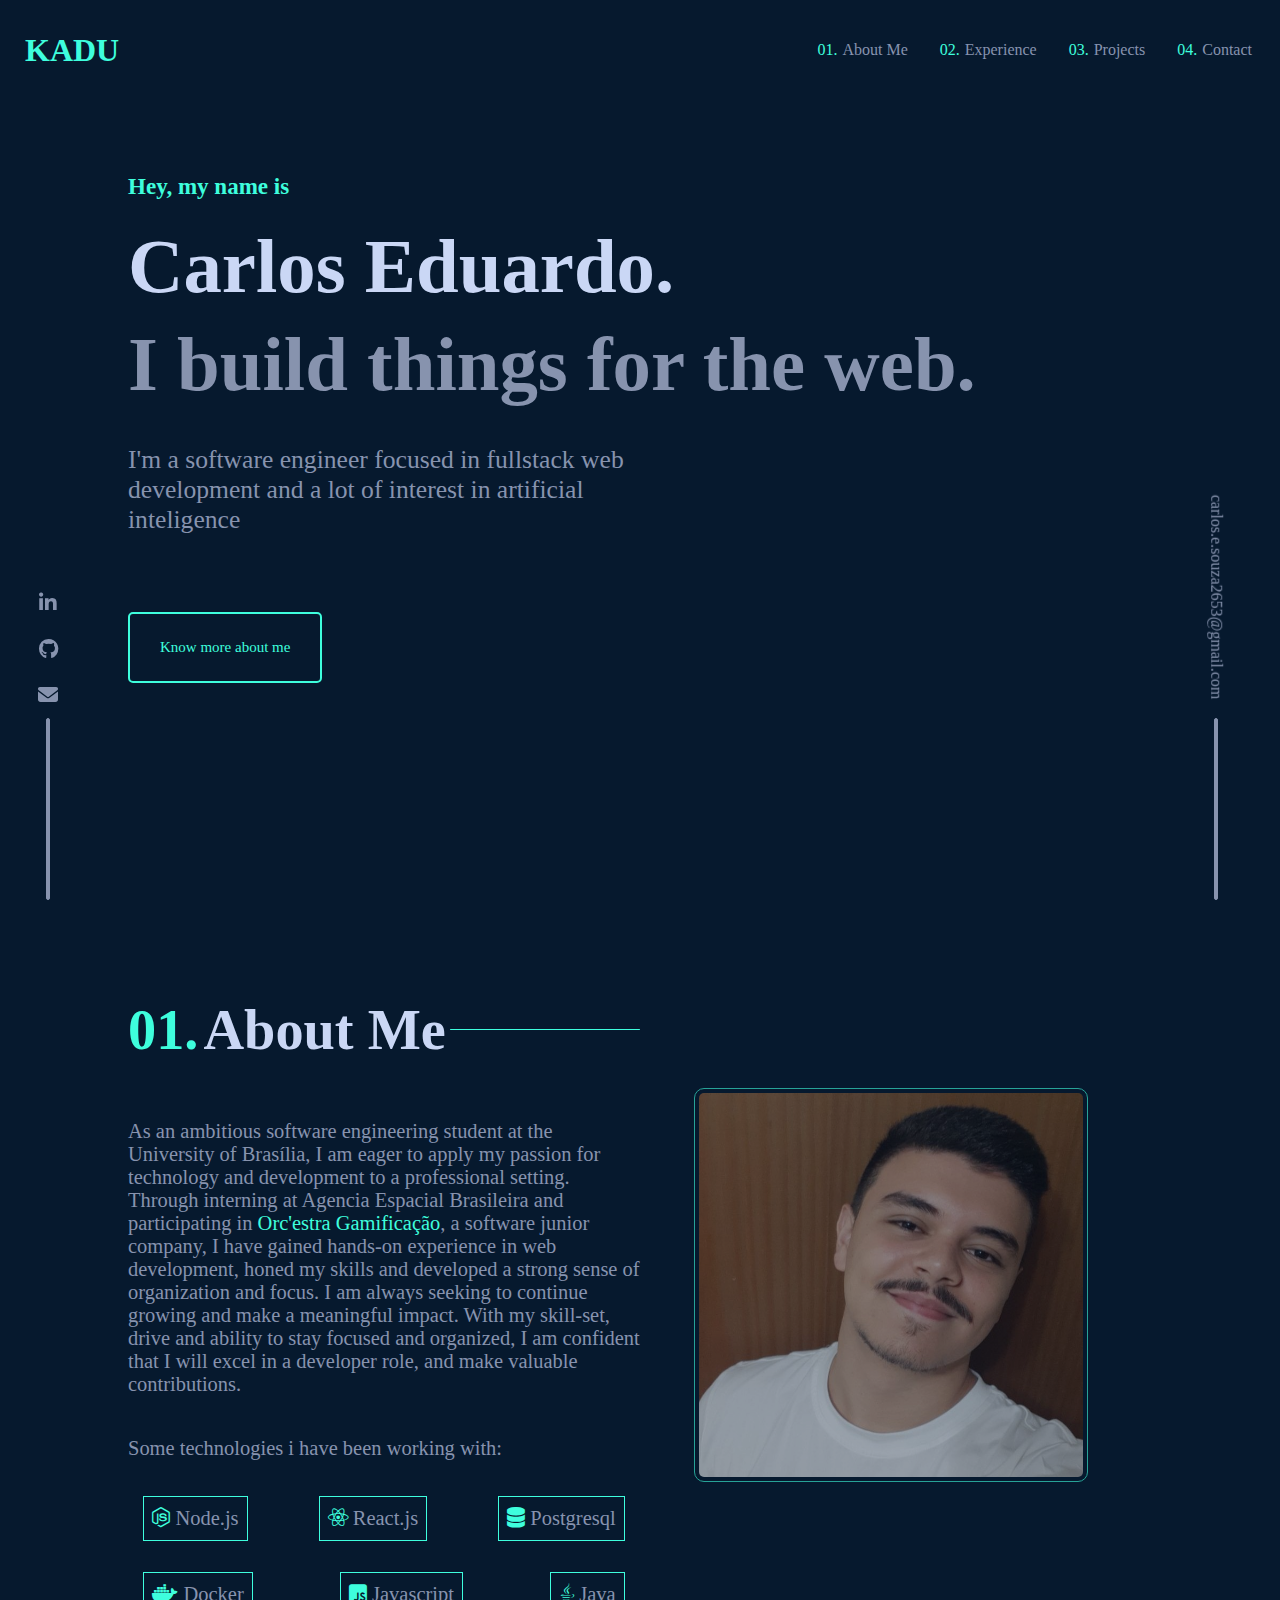
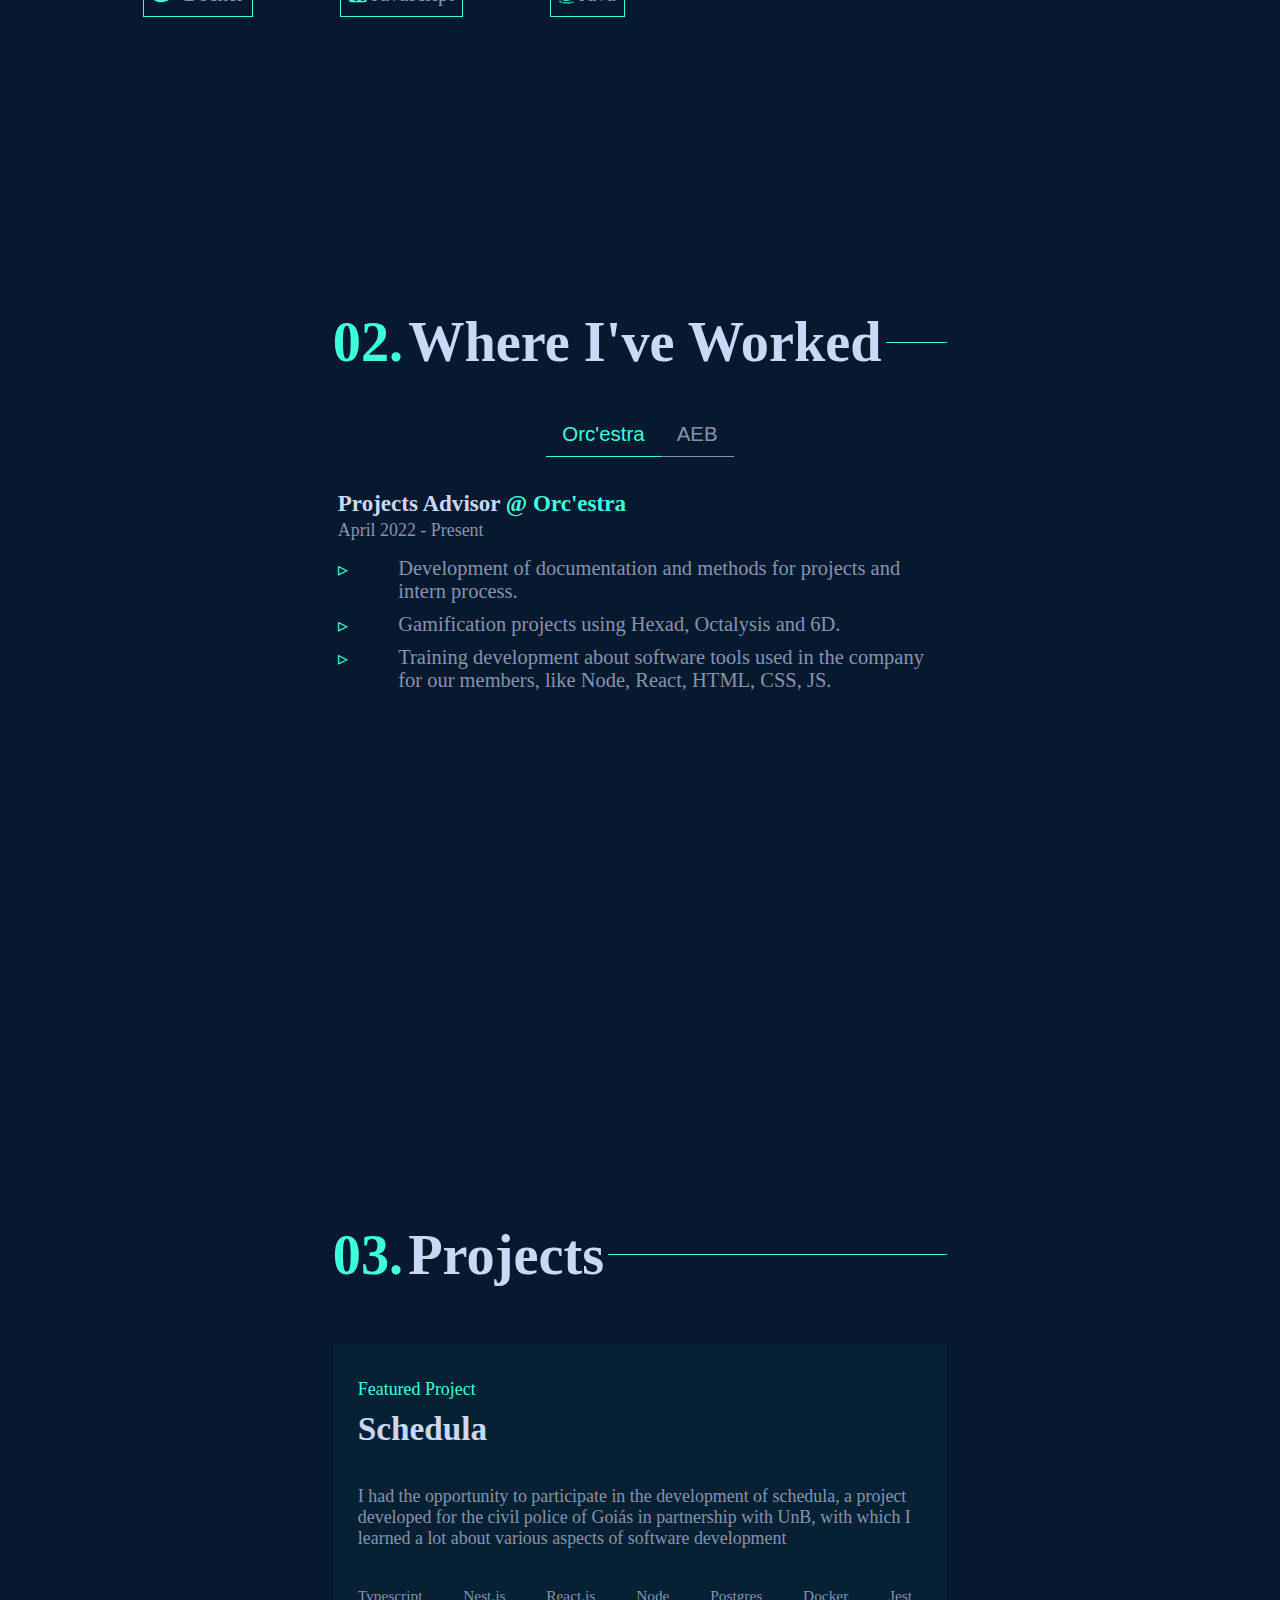
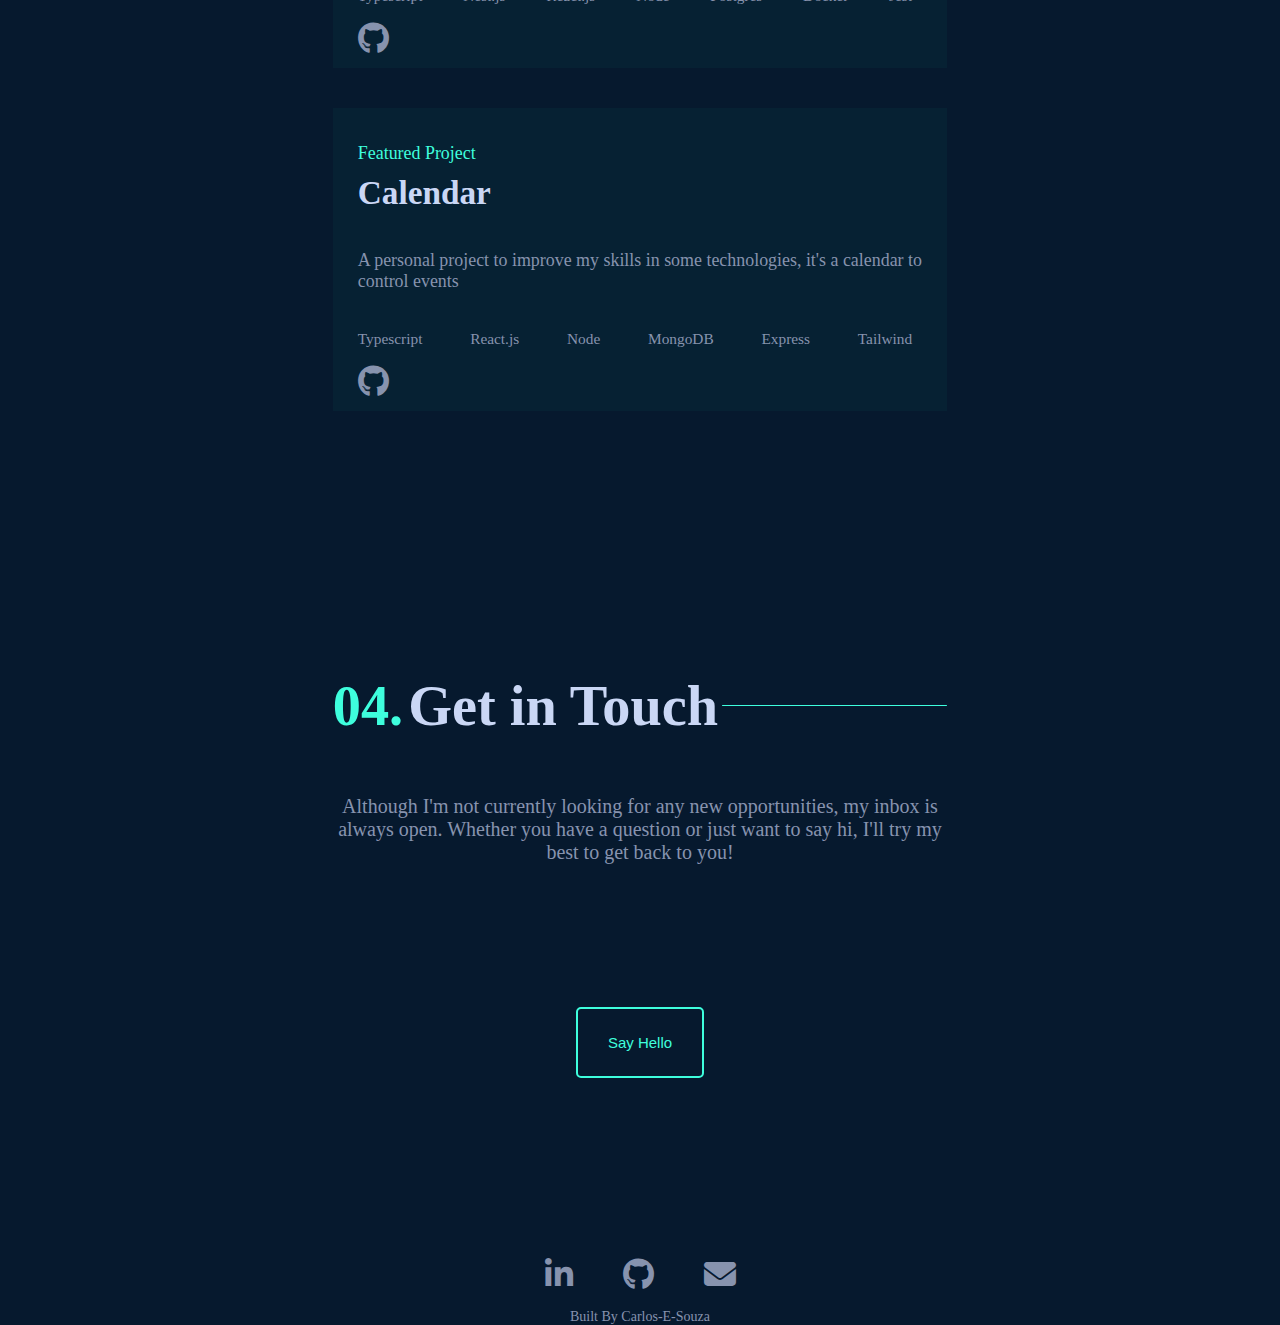
==== commit dc0d3699: "Small changes to responsiveness" ====
--- a/resume.html
+++ b/resume.html
@@ -4,7 +4,8 @@
         <meta charset="UTF-8" />
         <meta http-equiv="X-UA-Compatible" content="IE=edge" />
         <meta name="viewport" content="width=device-width, initial-scale=1.0" />
-        <title>Portfolio</title>
+        <link rel="icon" type="image/png" href="./public/assustado.png">
+        <title>Orc'folio</title>
         <link
             rel="stylesheet"
             href="https://cdnjs.cloudflare.com/ajax/libs/font-awesome/6.3.0/css/all.min.css"
@@ -154,25 +155,13 @@
                             <div>
                                 <ul class="job-desc-list">
                                     <li class="job-desc-item">
-                                        Documentation and Lorem ipsum, dolor sit
-                                        amet consectetur adipisicing elit. Culpa
-                                        nobis cum praesentium! Rerum architecto
-                                        excepturi voluptas dolore tenetur atque
-                                        nihil.
-                                    </li>
-                                    <li class="job-desc-item">
-                                        Gamification and Lorem ipsum, dolor sit
-                                        amet consectetur adipisicing elit. Ipsa
-                                        enim, sunt saepe recusandae consectetur
-                                        suscipit! Adipisci et magnam deleniti
-                                        delectus suscipit accusamus veniam.
-                                    </li>
-                                    <li class="job-desc-item">
-                                        Developmento and Lorem ipsum, dolor sit
-                                        amet consectetur adipisicing elit.
-                                        Voluptas dolorum ratione eaque inventore
-                                        ullam illum voluptates necessitatibus
-                                        temporibus voluptatibus repellat?
+                                        Development of documentation and methods for projects and intern process.
+                                    </li>
+                                    <li class="job-desc-item">
+                                        Gamification projects using Hexad, Octalysis and 6D.
+                                    </li>
+                                    <li class="job-desc-item">
+                                        Training development about software tools used in the company for our members, like Node, React, HTML, CSS, JS.
                                     </li>
                                 </ul>
                             </div>
@@ -192,25 +181,13 @@
                             <div>
                                 <ul class="job-desc-list">
                                     <li class="job-desc-item">
-                                        Documentation and Lorem ipsum, dolor sit
-                                        amet consectetur adipisicing elit. Culpa
-                                        nobis cum praesentium! Rerum architecto
-                                        excepturi voluptas dolore tenetur atque
-                                        nihil.
-                                    </li>
-                                    <li class="job-desc-item">
-                                        Gamification and Lorem ipsum, dolor sit
-                                        amet consectetur adipisicing elit. Ipsa
-                                        enim, sunt saepe recusandae consectetur
-                                        suscipit! Adipisci et magnam deleniti
-                                        delectus suscipit accusamus veniam.
-                                    </li>
-                                    <li class="job-desc-item">
-                                        Developmento and Lorem ipsum, dolor sit
-                                        amet consectetur adipisicing elit.
-                                        Voluptas dolorum ratione eaque inventore
-                                        ullam illum voluptates necessitatibus
-                                        temporibus voluptatibus repellat?
+                                        Documentation of projects relating it with the problem we want to solve.
+                                    </li>
+                                    <li class="job-desc-item">
+                                        Development of solutions to improve site performance and UI/UX using HTML, CSS and JS.
+                                    </li>
+                                    <li class="job-desc-item">
+                                        Automation of tasks and data analysis using python, pandas, powerBI.
                                     </li>
                                 </ul>
                             </div>
@@ -248,34 +225,30 @@
                             target="_blank"
                             class="project-link"
                         >
-                            <i class="fa-brands fa-github fa-xl"></i>
+                            <i class="fa-brands fa-github fa-2xl"></i>
                         </a>
                     </div>
                     <div class="project-item">
                         <p class="project-overline">Featured Project</p>
-                        <h3 class="project-title">Schedula</h3>
+                        <h3 class="project-title">Calendar</h3>
                         <p class="project-desc">
-                            I had the opportunity to participate in the
-                            development of schedula, a project developed for the
-                            civil police of Goiás in partnership with UnB, with
-                            which I learned a lot about various aspects of
-                            software development
+                            A personal project to improve my skills in some technologies,
+                            it's a calendar to control events
                         </p>
                         <ul class="project-tecs">
                             <li>Typescript</li>
-                            <li>Nest.js</li>
                             <li>React.js</li>
                             <li>Node</li>
-                            <li>Postgres</li>
-                            <li>Docker</li>
-                            <li>Jest</li>
+                            <li>MongoDB</li>
+                            <li>Express</li>
+                            <li>Tailwind</li>
                         </ul>
                         <a
-                            href="https://github.com/fga-eps-mds/2022-2-Schedula-Doc"
+                            href="https://github.com/Carlos-E-Souza/Calendar"
                             target="_blank"
                             class="project-link"
                         >
-                            <i class="fa-brands fa-github fa-xl"></i>
+                            <i class="fa-brands fa-github fa-2xl"></i>
                         </a>
                     </div>
                 </div>
--- a/resume.css
+++ b/resume.css
@@ -368,18 +368,18 @@
 .project-overline {
     color: #3efedd;
     margin: 10px 0;
-    font-size: 15px;
+    font-size: 1.4vmax;
 }
 
 .project-title {
     color: #cad7f5;
-    font-size: 26px;
+    font-size: 2.6vmax;
     margin: 0;
 }
 
 .project-desc {
     color: #8793ae;
-    font-size: 16px;
+    font-size: 1.4vmax;
     padding: 20px 0;
 }
 
@@ -395,7 +395,7 @@
 }
 
 .project-tecs li {
-    font-size: 14px;
+    font-size: 1.2vmax;
     color: #8793ae;
     margin: 0 10px 5px 0;
 }
@@ -523,14 +523,14 @@
     .email-widget {
         position: fixed;
         bottom: 0;
-        right: -7%;
+        right: -3%;
         display: flex;
         flex-direction: column;
         align-items: center;
     }
 
     .email-link {
-        rotate: 90deg;
+        transform: rotate(90deg);
         color: #8793ae;
         text-decoration: none;
         margin-bottom: 55%;
